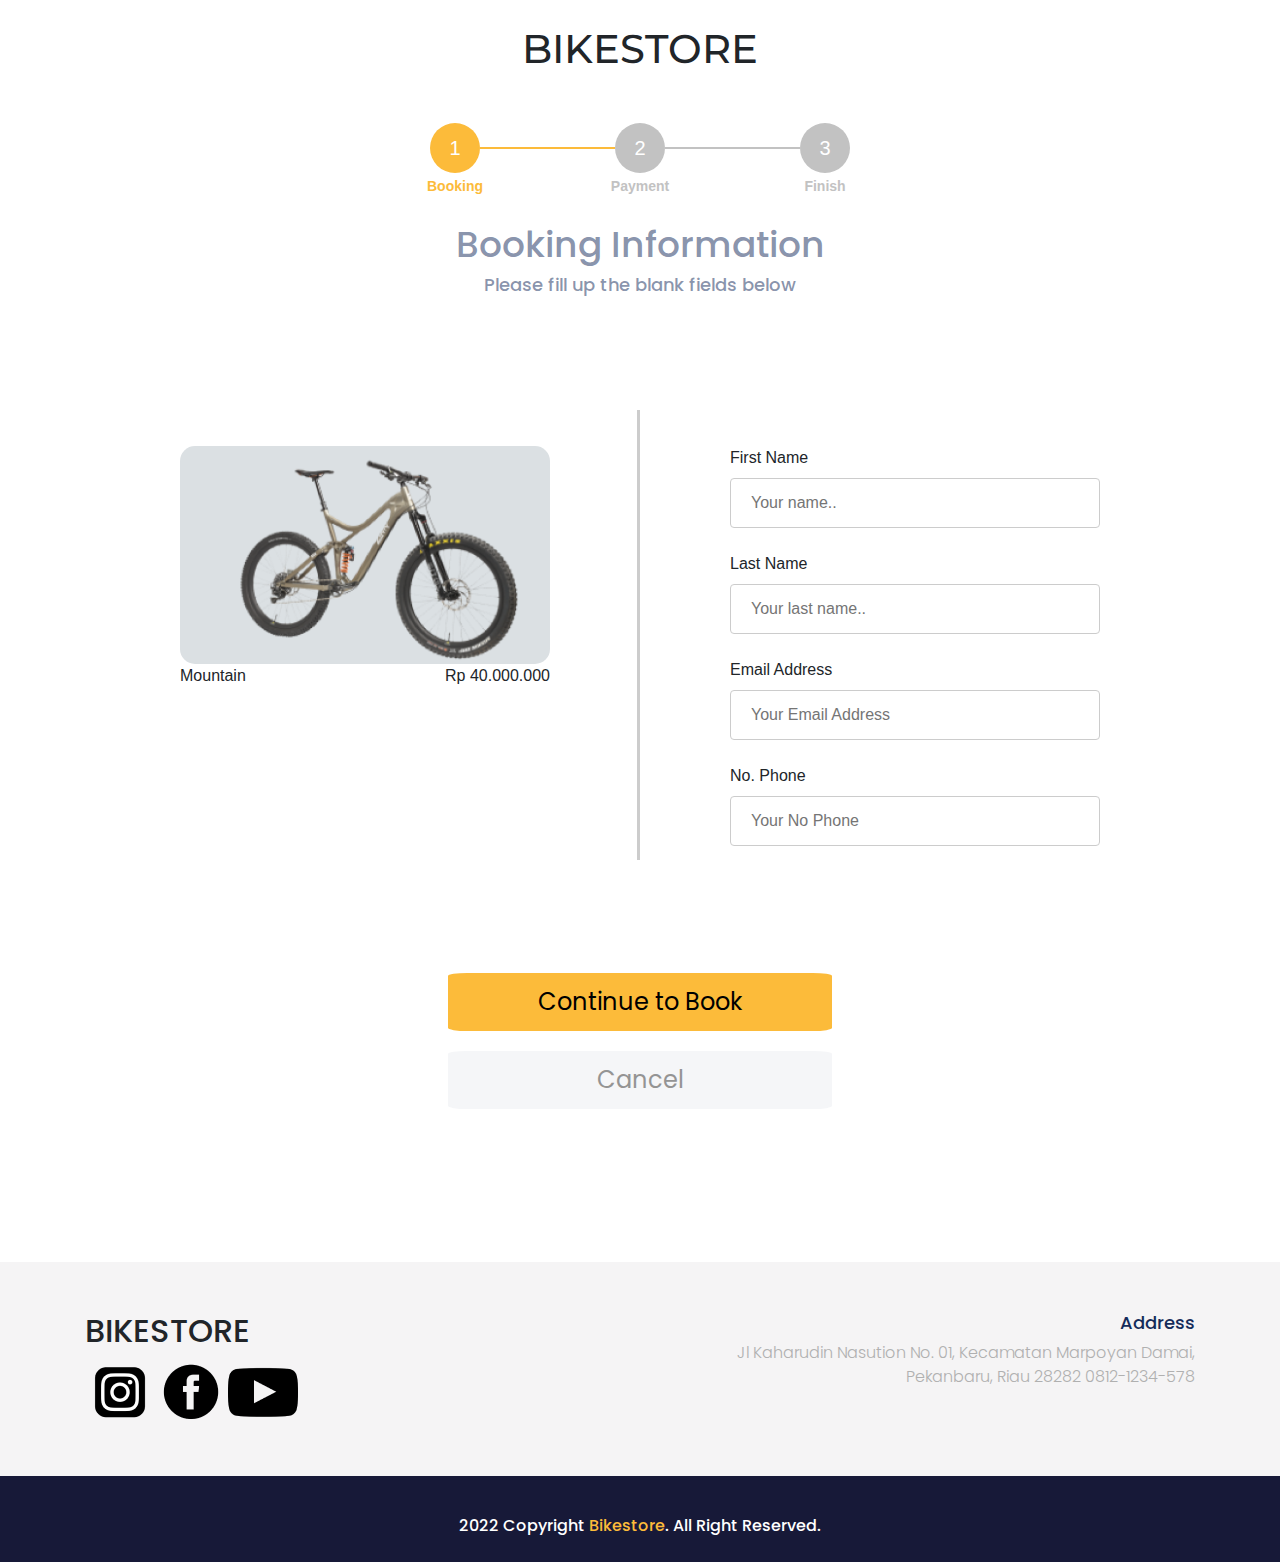
==== pages/booking-page.html @ 92c7d7d8 "first commit" ====
<!doctype html>
<html lang="en">
  <head>
    <!-- Required meta tags -->
    <meta charset="utf-8">
    <meta name="viewport" content="width=device-width, initial-scale=1, shrink-to-fit=no">

    <!-- Bootstrap CSS -->
    <link rel="stylesheet" href="/frontend/libraries/bootstrap/css/bootstrap.css">
    <!--My Css-->
    <link rel="stylesheet" href="/frontend/style/booking-page.css">

    <!-- Google Font  -->
    <link rel="preconnect" href="https://fonts.googleapis.com">
    <link rel="preconnect" href="https://fonts.gstatic.com" crossorigin>
    <link href="https://fonts.googleapis.com/css2?family=Montserrat:wght@100;200;300;400;500;600&family=Poppins:wght@100;200;300;400;500;600;700&display=swap" rel="stylesheet">

    <title>BIKESTORE</title>
  </head>
  <link rel="icon" type="image/x-icon" href="/frontend/img/favicon.png">
  <body>

    <!--HEADER-->
    <SECTIOn class="header">
        <h1>BIKESTORE</h1>
    </SECTIOn>
    <!--TUTUP HEADER-->

    <!--TUTUP INDIKATOR BOOKING INFORMATION-->


    <!--STEP INDIKATOR-->
    <div class="wide-indikator">
        <section class="step-indicator">
            <div class="step step1 active">
                <div class="step-icon">1</div>
              <p>Booking</p>
            </div>
          <div class="indicator-line active"></div>
          <div class="step step2">
              <div class="step-icon">2</div>
            <p>Payment</p>
          </div>
          <div class="indicator-line"></div>
          <div class="step step3">
              <div class="step-icon">3</div>
            <p>Finish</p>
          </div>
        </section>
      </div>
    <!--TUTUP  STEP INDIKATOR-->

    <!--BOOKING INFORMATION-->
    <SECTIOn class="booking-information">
        <h1>Booking Information</h1>
        <h4>Please fill up the blank fields below</h4>
    </SECTIOn>
    <!--TUTUP BOOKING INFORMATION-->

    <!--CUST INFORMATION-->
    <section class="cust-container">
        <div class="container">
            <div class="row">
                <div class="col-1"></div>
                <div class="col-5" style="text-align: right;">
                    <div class="image-cust">
                        <img src="/frontend/img/detail-product1.png">
                    <div class="row">
                            <div class="col-6">
                                <p style="text-align:left ;">Mountain</p>
                            </div>
                            <div class="col-6">
                                <p>Rp 40.000.000</p>
                            </div>
                    </div>
                    </div>
                </div>
                <div class="vl"></div>
                <div class="col-5">
                    <div class="wide-form">
                        <form action="/action_page.php">
                          <label for="fname">First Name</label>
                          <input type="text" id="fname" name="firstname" placeholder="Your name.."> <br>
                      
                          <label for="lname">Last Name</label>
                          <input type="text" id="lname" name="lastname" placeholder="Your last name.."> <br>
                          
                          <label for="Eaddress">Email Address</label>
                          <input type="text" id="Eaddress" name="Email-Address" placeholder="Your Email Address"> <br>
                          
                          <label for="no-phone">No. Phone</label>
                          <input type="text" id="no-phone" name="No Phone" placeholder="Your No Phone">
                        </form>
                      </div>
                </div>
                <div class="col-1"></div>
            </div>
        </div>
    </section>
    <!--TUTUP CUST INFORMATION-->

     <!--CONTINUE TO BOOK-->
     <div class="container"> 
        <a href="/pages/payment-page.html">
            <div class="button-booking">
                <button>Continue to Book</button>
                </div>
        </a>
     </div>
    <!--TUTUP CONTINUE TO BOOK-->

         <!--CONTINUE TO BOOK-->
         <div class="container"> 
            <a href="/pages/index.html">
                <div class="button-cancel">
                    <button>Cancel</button>
                    </div>
            </a>
         </div>
        <!--TUTUP CONTINUE TO BOOK-->




    <!--FOOTER-->
    <section>
      <div class="footer">
        <div class="container">
          <div class="row">
            <div class="col-6">
              <h2>BIKESTORE</h2>
              <a href="#">
                <img src="/frontend/img/social1.png">
              </a>
              <a href="#">
                <img src="/frontend/img/social2.png">
              </a>
              <a href="#">
                <img src="/frontend/img/social3.png">
              </a>
            </div>
            <div class="col-6 text-right">
              <h5>Address</h5>
              <p>Jl Kaharudin Nasution No. 01,
                Kecamatan Marpoyan Damai, Pekanbaru, Riau 28282
                0812-1234-578 </p>
              
            </div>
          </div>
        </div>
      </div>
      <div class="footer-small py-2">
        <div class="row">
          <div class="col-12">
            <p>
              2022 Copyright <a href="#">Bikestore</a>. All Right Reserved.
            </p>
          </div>
        </div>
      </div>
    </section>
    <!--TUTUP FOOTER-->



    <!-- Option 1: jQuery and Bootstrap Bundle (includes Popper) -->
    <script src="https://cdn.jsdelivr.net/npm/jquery@3.5.1/dist/jquery.slim.min.js" integrity="sha384-DfXdz2htPH0lsSSs5nCTpuj/zy4C+OGpamoFVy38MVBnE+IbbVYUew+OrCXaRkfj" crossorigin="anonymous"></script>
    <script src="/frontend/libraries/bootstrap/js/bootstrap.js"></script>


  </body>
</html>
---- frontend/style/booking-page.css ----
/*header*/
.header {
    font-family: montserrat;
    font-weight: 600;
    font-size: 28px;
    text-align: center;
    padding-top: 25px;
    }
    /*header*/
    
    /*STEP INDIKATOR*/
.wide-indikator {
        max-width: 500px;
        margin: 0 auto;
      }
.step-indicator {
        margin-top: 50px;
        display: flex;
        align-items: center;
        padding: 0 40px;
      }   
.step {
        display: flex;
        align-items: center;
        flex-direction: column;
        position: relative;
        z-index: 1;
      }     
.step-indicator .step-icon {
        height: 50px;
        width: 50px;
        border-radius: 50%;
        background: #c2c2c2;
        font-size: 10px;
        text-align: center;
        color: #ffffff;
        position: relative;
        line-height: 50px;
        font-size: 20px;
      }   
.step.active .step-icon {
        background: #FCBB3A;
      }   
.step p {
        text-align: center;
        position: absolute;
        bottom: -40px;
        color: #c2c2c2;
        font-size: 14px;
        font-weight: bold;
      } 
.step.active p {
        color: #FCBB3A;
      }
.step.step2 p,
.step.step3 p {
        left: 50%;
        transform: translateX(-50%);
      }
.indicator-line {
        width: 100%;
        height: 2px;
        background: #c2c2c2;
        flex: 1;
      }
.indicator-line.active {
        background: #FCBB3A;
      }
      
@media screen and (max-width: 500px) {
.step p {
          font-size: 11px;
          bottom: -20px;
        }
      }

    /*TUTUP STEP INDIKATOR*/

    /*CUST INFORMATION*/
.cust-container {
    padding-top: 25px;
    padding-bottom: 25px;
    margin-top: 125px;
    margin-bottom: 45px;
}
.cust-container .image-cust{
    margin-right: 75px;
}
.cust-container img {
    width: 100%;
    height: auto;
    
    border-radius: 15px;
    background-color: #DBE0E3;
}
.vl {
    border-left: 3px solid rgb(204, 204, 204);
    height: 450px;
    position: absolute;
    left: 50%;
    margin-left: -3px;
    top: 410px;
  }

  /*BOOKING INFORMATION*/
input[type=text], select {
    width: 100%;
    padding: 12px 20px;
    margin: 0px 0;
    display: block;
    border: 1px solid #ccc;
    border-radius: 4px;
    box-sizing: border-box;
  }
div.wide-form {
    border-radius: 5px;
    padding: 0px;
    margin-left: 75px;
  }
.wide-form label {
    font-size: 16px;
    margin-top: 0px;
}
  /*BOOKING INFORMATION*/

    /*TUTUP CUST INFORMATION*/


 /*CONTINUE TO BOOK*/
 .button-booking {
    width: 100%;
    margin-top: 102px;
    text-align: center;
 }
 .button-booking button {
    width: 384px;
    height: 58px;

    border: none;
    border-radius: 5%;
    background-color: #FCBB3A;

    font-family: Poppins;
    Font-style: Regular;
    font-size: 24px;
 }
 .button-cancel {
    margin-top: 20px;
    margin-bottom: 153px;
    width: 100%;
    text-align: center;
 }
 .button-cancel button {
    width: 384px;
    height: 58px;

    border: none;
    border-radius: 5%;
    background-color: #F5F6F8;

    font-family: Poppins;
    Font-style: Regular;
    font-size: 24px;
    color: rgb(148, 148, 148);
    
 }

  /*TUTUP CONTINUE TO BOOK*/


    /*BOOKING INFORMATION*/
.booking-information {
    text-align: center;
    margin-top: 50px;
}
.booking-information p {
    text-align: center;
    margin-top: 50px;
    margin-bottom: 35px;
}
.booking-information h1 {
    font-family: Poppins;
    Font-style: SemiBold;
    Font-size: 36px;

    color: rgba(21, 44, 91, 0.52);
}
.booking-information h4 {
    font-family: Poppins;
    Font-style: regular;
    Font-size: 18px;

    color: rgba(21, 44, 91, 0.52);
}
    /*TUTUP BOOKING INFORMATION*/


.section-title {
    border-bottom: 3px solid #FCBB3A ;
    width: 8%;
    padding-bottom: 5px;
    margin-bottom: 20px;

}

/*FOOTER*/
.footer {
    margin-top: 100px;
    padding-top: 50px;
    padding-bottom: 50px;
    
    background-color: #F5F4F5;
}
.footer h2 {
    font-family: 'Poppins';
}
.footer h5 {
    font-family: 'Poppins';
    font-size: 18px;
    font-weight: 500;

    color: #152c5b;
}
.footer p {
    font-family: 'Poppins';
    font-size: 16px;
    font-weight: 300;

    color: #b0b0b0;
}
.footer-small {
    background-color: #171938;
    text-align: center;
}
.footer-small p {
    font-family: poppins;
    font-weight: 500;
    font-size: 16px;

    margin-top: 30px;

    color: white;
}
.footer-small a {
    font-family: poppins;
    font-weight: 500;
    font-size: 16px;
    text-decoration: none;


    color: #FCBB3A;
}


/* TUTUP FOOTER*/
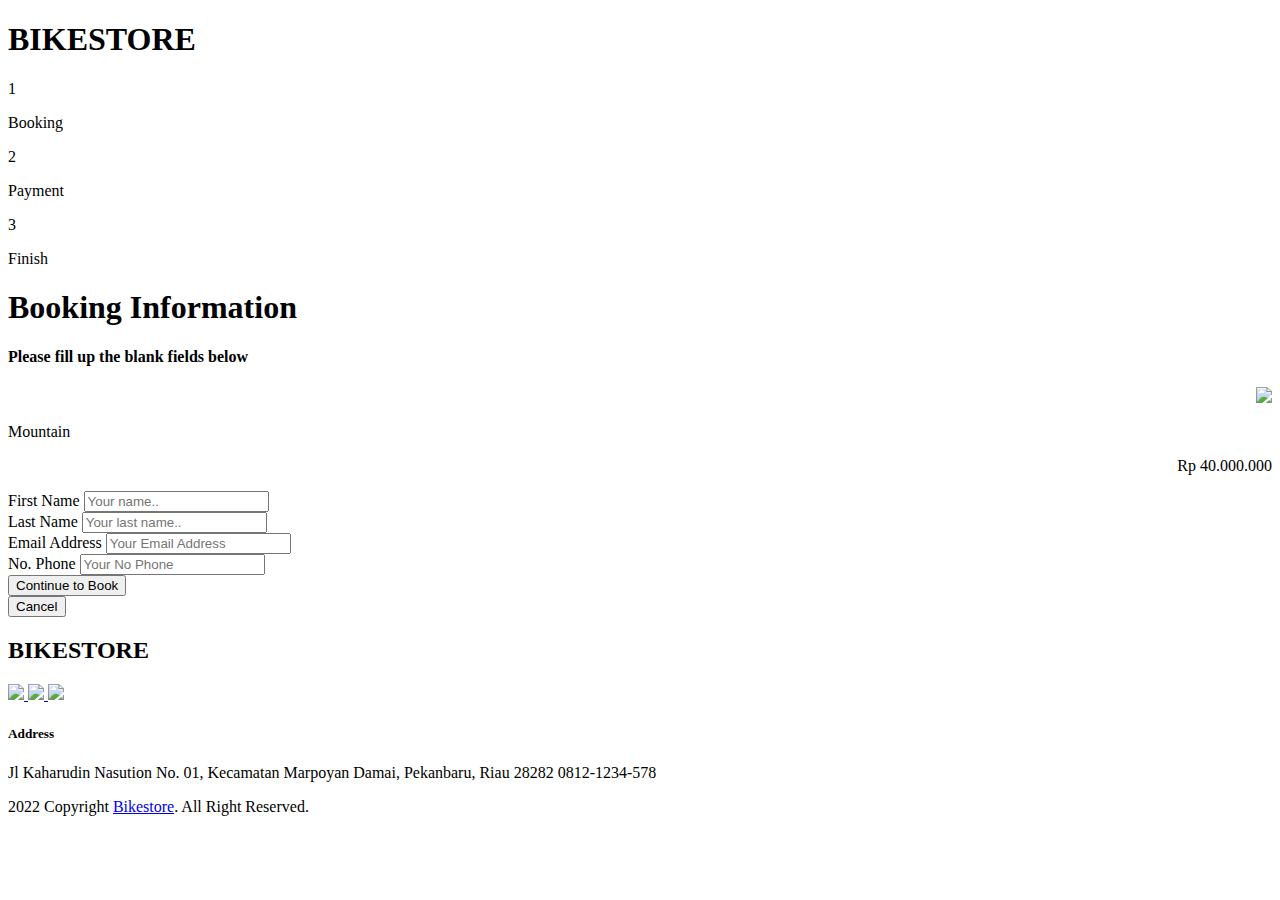
==== commit 74585c9c: "ubah" ====
--- a/pages/booking-page.html
+++ b/pages/booking-page.html
@@ -6,9 +6,9 @@
     <meta name="viewport" content="width=device-width, initial-scale=1, shrink-to-fit=no">
 
     <!-- Bootstrap CSS -->
-    <link rel="stylesheet" href="/frontend/libraries/bootstrap/css/bootstrap.css">
+    <link rel="stylesheet" href="/bikestore/frontend/libraries/bootstrap/css/bootstrap.css">
     <!--My Css-->
-    <link rel="stylesheet" href="/frontend/style/booking-page.css">
+    <link rel="stylesheet" href="/bikestore/frontend/style/main.css">
 
     <!-- Google Font  -->
     <link rel="preconnect" href="https://fonts.googleapis.com">
@@ -17,11 +17,11 @@
 
     <title>BIKESTORE</title>
   </head>
-  <link rel="icon" type="image/x-icon" href="/frontend/img/favicon.png">
+  <link rel="icon" type="image/x-icon" href="/bikestore/frontend/img/favicon.png">
   <body>
 
     <!--HEADER-->
-    <SECTIOn class="header">
+    <SECTIOn class="/bikestore/pages/header-booking-page">
         <h1>BIKESTORE</h1>
     </SECTIOn>
     <!--TUTUP HEADER-->
@@ -64,7 +64,7 @@
                 <div class="col-1"></div>
                 <div class="col-5" style="text-align: right;">
                     <div class="image-cust">
-                        <img src="/frontend/img/detail-product1.png">
+                        <img src="/bikestore/frontend/img/detail-product1.png">
                     <div class="row">
                             <div class="col-6">
                                 <p style="text-align:left ;">Mountain</p>
@@ -101,7 +101,7 @@
 
      <!--CONTINUE TO BOOK-->
      <div class="container"> 
-        <a href="/pages/payment-page.html">
+        <a href="/bikestore/pages/payment-page.html">
             <div class="button-booking">
                 <button>Continue to Book</button>
                 </div>
@@ -111,7 +111,7 @@
 
          <!--CONTINUE TO BOOK-->
          <div class="container"> 
-            <a href="/pages/index.html">
+            <a href="/bikestore/index.html">
                 <div class="button-cancel">
                     <button>Cancel</button>
                     </div>
@@ -130,13 +130,13 @@
             <div class="col-6">
               <h2>BIKESTORE</h2>
               <a href="#">
-                <img src="/frontend/img/social1.png">
+                <img src="/bikestore/frontend/img/social1.png">
               </a>
               <a href="#">
-                <img src="/frontend/img/social2.png">
+                <img src="/bikestore/frontend/img/social2.png">
               </a>
               <a href="#">
-                <img src="/frontend/img/social3.png">
+                <img src="/bikestore/frontend/img/social3.png">
               </a>
             </div>
             <div class="col-6 text-right">
@@ -165,7 +165,7 @@
 
     <!-- Option 1: jQuery and Bootstrap Bundle (includes Popper) -->
     <script src="https://cdn.jsdelivr.net/npm/jquery@3.5.1/dist/jquery.slim.min.js" integrity="sha384-DfXdz2htPH0lsSSs5nCTpuj/zy4C+OGpamoFVy38MVBnE+IbbVYUew+OrCXaRkfj" crossorigin="anonymous"></script>
-    <script src="/frontend/libraries/bootstrap/js/bootstrap.js"></script>
+    <script src="/bikestore/frontend/libraries/bootstrap/js/bootstrap.js"></script>
 
 
   </body>
